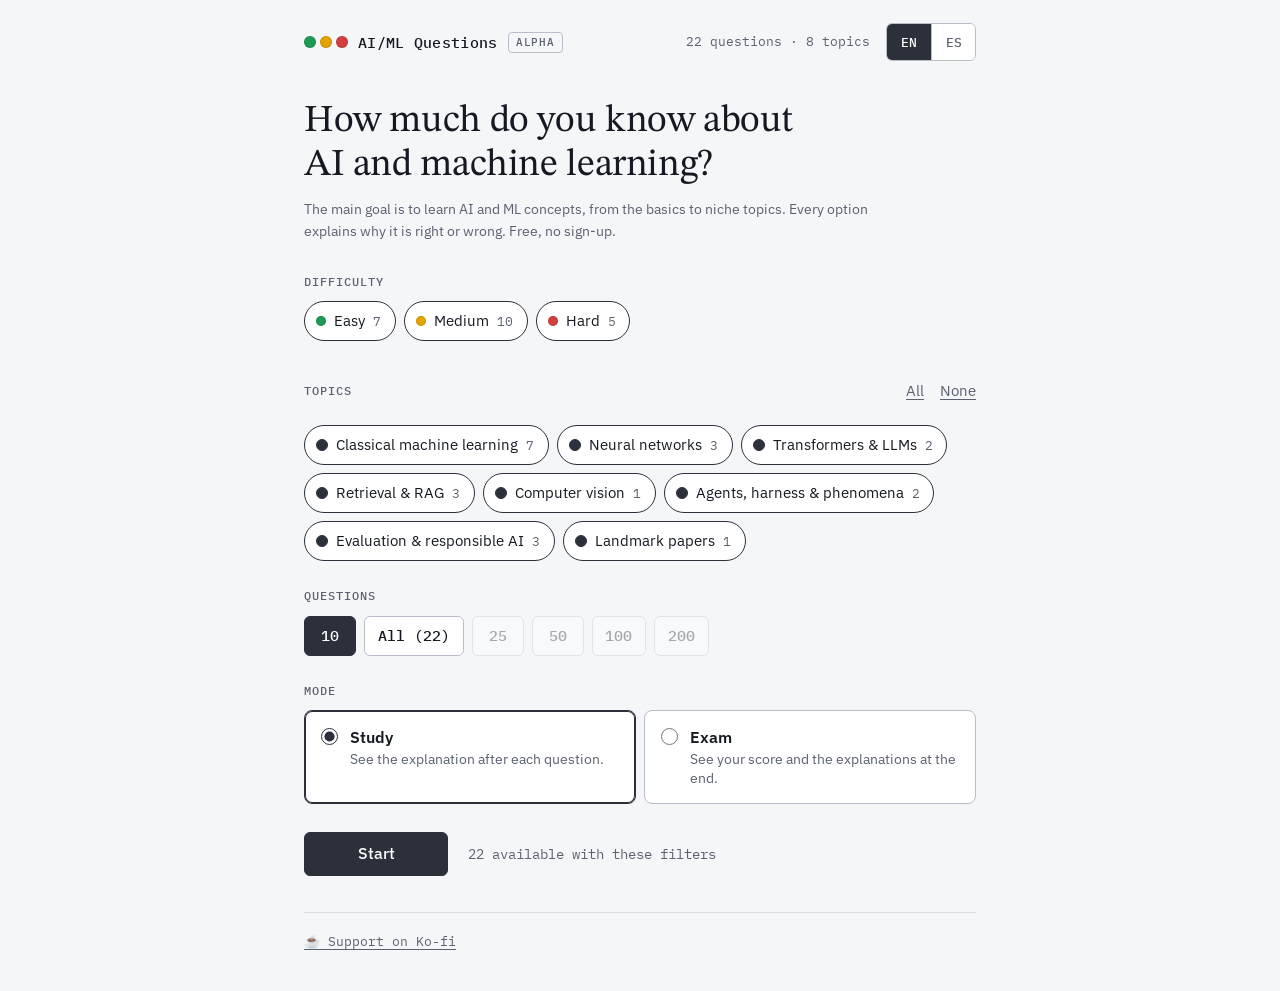
==== site/index.html @ 3a34fe10 "Move the site address to ai-ml-questions.strangemachines.workers.dev The Cloudflare account subdomai" ====
<!doctype html>
<html lang="en">
<head>
<meta charset="utf-8">
<meta name="viewport" content="width=device-width, initial-scale=1, viewport-fit=cover">
<title>AI/ML Questions</title>
<meta name="description" content="Learn AI and machine learning concepts with questions from the basics to niche topics. Every option explains why it is right or wrong. Free, no sign-up.">

<!-- Card for sharing. LinkedIn needs absolute URLs: if the domain changes, update og:url, og:image and CONFIG.siteUrl in app.js. -->
<meta property="og:type" content="website">
<meta property="og:site_name" content="AI/ML Questions">
<meta property="og:url" content="https://ai-ml-questions.strangemachines.workers.dev/">
<meta property="og:title" content="How much do you know about AI and machine learning?">
<meta property="og:description" content="Easy, medium and hard questions, with an explanation for every option. Free, no sign-up.">
<meta property="og:image" content="https://ai-ml-questions.strangemachines.workers.dev/og-image.png">
<meta property="og:image:width" content="1200">
<meta property="og:image:height" content="627">
<meta property="og:image:alt" content="Three dots, green, yellow and red, next to the question: How much do you know about AI and machine learning?">
<meta property="og:locale" content="en_US">
<meta property="og:locale:alternate" content="es_ES">
<meta name="twitter:card" content="summary_large_image">

<link rel="manifest" href="manifest.webmanifest">
<link rel="icon" href="icons/icon.svg" type="image/svg+xml">
<link rel="apple-touch-icon" href="icons/apple-touch-icon.png">
<meta name="theme-color" content="#F5F6F8" media="(prefers-color-scheme: light)">
<meta name="theme-color" content="#0F1116" media="(prefers-color-scheme: dark)">
<link rel="stylesheet" href="fonts.css">
<link rel="stylesheet" href="styles.css">
<script src="app.js" defer></script>
</head>
<body>
<div class="wrap">
  <header class="masthead">
    <div class="brand-row">
      <a class="brand" href="./" id="brand">
        <span class="mark" aria-hidden="true"><span class="dot easy"></span><span class="dot medium"></span><span class="dot hard"></span></span>
        <span data-i18n="siteName">AI/ML Questions</span>
      </a>
      <span class="badge" data-i18n="alpha">alpha</span>
    </div>
    <div class="masthead-side">
      <span class="bank-size" id="bank-size"></span>
      <div class="lang" role="group" aria-label="Language" data-i18n-aria="language">
        <button type="button" data-lang="en" aria-pressed="true" lang="en">EN</button>
        <button type="button" data-lang="es" aria-pressed="false" lang="es">ES</button>
      </div>
    </div>
  </header>

  <main id="app">
    <p class="status" id="status" data-i18n="loading">Loading questions…</p>

    <section class="screen" id="screen-setup" aria-labelledby="setup-title" hidden>
      <div class="intro">
        <h1 id="setup-title" data-i18n="headline">How much do you know about AI and machine learning?</h1>
        <p data-i18n="purpose">The main goal is to learn AI and ML concepts, from the basics to niche topics. Every option explains why it is right or wrong. Free, no sign-up.</p>      </div>

      <div class="resume" id="resume" hidden>
        <p id="resume-text"></p>
        <div class="actions">
          <button type="button" class="btn primary" id="resume-go" data-i18n="continue">Continue</button>
          <button type="button" class="btn" id="resume-drop" data-i18n="discard">Discard</button>
        </div>
      </div>

      <form class="setup" id="setup" novalidate>
        <section class="field" aria-labelledby="f-levels">
          <h2 class="label" id="f-levels" data-i18n="difficulty">Difficulty</h2>
          <div class="chips" id="levels"></div>
        </section>

        <section class="field" aria-labelledby="f-topics">
          <div class="field-head">
            <h2 class="label" id="f-topics" data-i18n="topics">Topics</h2>
            <div class="field-actions">
              <button type="button" class="linkish" id="topics-all" data-i18n="all">All</button>
              <button type="button" class="linkish" id="topics-none" data-i18n="none">None</button>
            </div>
          </div>
          <div class="chips" id="topics"></div>
        </section>

        <section class="field" aria-labelledby="f-count">
          <h2 class="label" id="f-count" data-i18n="count">Questions</h2>
          <div class="counts" id="counts"></div>
        </section>

        <section class="field" aria-labelledby="f-mode">
          <h2 class="label" id="f-mode" data-i18n="mode">Mode</h2>
          <div class="modes">
            <label class="mode" for="mode-study">
              <input type="radio" name="mode" value="study" id="mode-study">
              <span><b data-i18n="study">Study</b><small data-i18n="studyHint">See the explanation after each question.</small></span>
            </label>
            <label class="mode" for="mode-exam">
              <input type="radio" name="mode" value="exam" id="mode-exam">
              <span><b data-i18n="exam">Exam</b><small data-i18n="examHint">See your score and the explanations at the end.</small></span>
            </label>
          </div>
        </section>

        <div class="start-row">
          <button type="submit" class="btn primary" id="start" data-i18n="start">Start</button>
          <span class="available" id="available"></span>
        </div>
      </form>
    </section>

    <section class="screen" id="screen-quiz" aria-label="Quiz" hidden>
      <div class="quiz-head">
        <div class="quiz-top">
          <button type="button" class="linkish" id="quit" data-i18n="quit">Quit</button>
          <span class="progress-label" id="progress-label"></span>
        </div>
        <div class="progress" aria-hidden="true"><span id="progress-bar"></span></div>
      </div>
      <article class="question" id="question"></article>
      <div class="quiz-actions">
        <span class="keys" aria-hidden="true" data-i18n="keys">Shortcuts: 1–4 to choose, Enter to continue</span>
        <button type="button" class="btn primary" id="next" disabled>Next</button>
      </div>
    </section>

    <section class="screen" id="screen-results" aria-labelledby="results-title" hidden>
      <div class="results" id="results"></div>
    </section>
  </main>

  <footer class="foot">
    <a id="kofi-foot" href="https://ko-fi.com/strangemachines" target="_blank" rel="noopener" data-i18n="kofiFoot">☕ Support on Ko-fi</a>
  </footer>
</div>

<p class="visually-hidden" id="announcer" aria-live="polite"></p>
<div class="toast" id="toast" role="status" hidden></div>
</body>
</html>
---- site/fonts.css ----
/* Fuentes incluidas en el sitio para que funcione sin conexión. Licencia: SIL Open Font License 1.1 (ver OFL-*.txt). */

@font-face {
  font-family: 'STIX Two Text';
  font-style: normal;
  font-weight: 400;
  font-display: swap;
  src: url(fonts/stix-two-text-latin-400-normal.woff2) format('woff2');
  unicode-range: U+0000-00FF,U+0131,U+0152-0153,U+02BB-02BC,U+02C6,U+02DA,U+02DC,U+0304,U+0308,U+0329,U+2000-206F,U+20AC,U+2122,U+2191,U+2193,U+2212,U+2215,U+FEFF,U+FFFD;
}
@font-face {
  font-family: 'STIX Two Text';
  font-style: normal;
  font-weight: 400;
  font-display: swap;
  src: url(fonts/stix-two-text-greek-400-normal.woff2) format('woff2');
  unicode-range: U+0370-0377,U+037A-037F,U+0384-038A,U+038C,U+038E-03A1,U+03A3-03FF;
}
@font-face {
  font-family: 'STIX Two Text';
  font-style: italic;
  font-weight: 400;
  font-display: swap;
  src: url(fonts/stix-two-text-latin-400-italic.woff2) format('woff2');
  unicode-range: U+0000-00FF,U+0131,U+0152-0153,U+02BB-02BC,U+02C6,U+02DA,U+02DC,U+0304,U+0308,U+0329,U+2000-206F,U+20AC,U+2122,U+2191,U+2193,U+2212,U+2215,U+FEFF,U+FFFD;
}
@font-face {
  font-family: 'STIX Two Text';
  font-style: italic;
  font-weight: 400;
  font-display: swap;
  src: url(fonts/stix-two-text-greek-400-italic.woff2) format('woff2');
  unicode-range: U+0370-0377,U+037A-037F,U+0384-038A,U+038C,U+038E-03A1,U+03A3-03FF;
}
@font-face {
  font-family: 'STIX Two Text';
  font-style: normal;
  font-weight: 600;
  font-display: swap;
  src: url(fonts/stix-two-text-latin-600-normal.woff2) format('woff2');
  unicode-range: U+0000-00FF,U+0131,U+0152-0153,U+02BB-02BC,U+02C6,U+02DA,U+02DC,U+0304,U+0308,U+0329,U+2000-206F,U+20AC,U+2122,U+2191,U+2193,U+2212,U+2215,U+FEFF,U+FFFD;
}
@font-face {
  font-family: 'STIX Two Text';
  font-style: normal;
  font-weight: 600;
  font-display: swap;
  src: url(fonts/stix-two-text-greek-600-normal.woff2) format('woff2');
  unicode-range: U+0370-0377,U+037A-037F,U+0384-038A,U+038C,U+038E-03A1,U+03A3-03FF;
}
@font-face {
  font-family: 'IBM Plex Sans';
  font-style: normal;
  font-weight: 400;
  font-display: swap;
  src: url(fonts/ibm-plex-sans-latin-400-normal.woff2) format('woff2');
  unicode-range: U+0000-00FF,U+0131,U+0152-0153,U+02BB-02BC,U+02C6,U+02DA,U+02DC,U+0304,U+0308,U+0329,U+2000-206F,U+20AC,U+2122,U+2191,U+2193,U+2212,U+2215,U+FEFF,U+FFFD;
}
@font-face {
  font-family: 'IBM Plex Sans';
  font-style: normal;
  font-weight: 400;
  font-display: swap;
  src: url(fonts/ibm-plex-sans-greek-400-normal.woff2) format('woff2');
  unicode-range: U+0370-0377,U+037A-037F,U+0384-038A,U+038C,U+038E-03A1,U+03A3-03FF;
}
@font-face {
  font-family: 'IBM Plex Sans';
  font-style: normal;
  font-weight: 500;
  font-display: swap;
  src: url(fonts/ibm-plex-sans-latin-500-normal.woff2) format('woff2');
  unicode-range: U+0000-00FF,U+0131,U+0152-0153,U+02BB-02BC,U+02C6,U+02DA,U+02DC,U+0304,U+0308,U+0329,U+2000-206F,U+20AC,U+2122,U+2191,U+2193,U+2212,U+2215,U+FEFF,U+FFFD;
}
@font-face {
  font-family: 'IBM Plex Sans';
  font-style: normal;
  font-weight: 500;
  font-display: swap;
  src: url(fonts/ibm-plex-sans-greek-500-normal.woff2) format('woff2');
  unicode-range: U+0370-0377,U+037A-037F,U+0384-038A,U+038C,U+038E-03A1,U+03A3-03FF;
}
@font-face {
  font-family: 'IBM Plex Sans';
  font-style: normal;
  font-weight: 600;
  font-display: swap;
  src: url(fonts/ibm-plex-sans-latin-600-normal.woff2) format('woff2');
  unicode-range: U+0000-00FF,U+0131,U+0152-0153,U+02BB-02BC,U+02C6,U+02DA,U+02DC,U+0304,U+0308,U+0329,U+2000-206F,U+20AC,U+2122,U+2191,U+2193,U+2212,U+2215,U+FEFF,U+FFFD;
}
@font-face {
  font-family: 'IBM Plex Sans';
  font-style: normal;
  font-weight: 600;
  font-display: swap;
  src: url(fonts/ibm-plex-sans-greek-600-normal.woff2) format('woff2');
  unicode-range: U+0370-0377,U+037A-037F,U+0384-038A,U+038C,U+038E-03A1,U+03A3-03FF;
}
@font-face {
  font-family: 'IBM Plex Mono';
  font-style: normal;
  font-weight: 400;
  font-display: swap;
  src: url(fonts/ibm-plex-mono-latin-400-normal.woff2) format('woff2');
  unicode-range: U+0000-00FF,U+0131,U+0152-0153,U+02BB-02BC,U+02C6,U+02DA,U+02DC,U+0304,U+0308,U+0329,U+2000-206F,U+20AC,U+2122,U+2191,U+2193,U+2212,U+2215,U+FEFF,U+FFFD;
}
@font-face {
  font-family: 'IBM Plex Mono';
  font-style: normal;
  font-weight: 500;
  font-display: swap;
  src: url(fonts/ibm-plex-mono-latin-500-normal.woff2) format('woff2');
  unicode-range: U+0000-00FF,U+0131,U+0152-0153,U+02BB-02BC,U+02C6,U+02DA,U+02DC,U+0304,U+0308,U+0329,U+2000-206F,U+20AC,U+2122,U+2191,U+2193,U+2212,U+2215,U+FEFF,U+FFFD;
}
---- site/styles.css ----
/* Una hoja de respuestas en una sola columna: enunciados en la serif de las revistas científicas,
   alternativas como burbujas que se rellenan con grafito y tres pelotitas para la dificultad. */
:root {
  /* Color */
  --paper: #F5F6F8;
  --sheet: #FFFFFF;
  --ink: #151922;
  --muted: #5A6170;
  --rule: #DADDE3;
  --rule-strong: #B7BECA;
  --graphite: #2B303B;
  --on-graphite: #FFFFFF;
  --easy: #1E9A55;
  --medium: #E2A400;
  --hard: #D33F3F;
  --dot-ring: rgb(21 25 34 / 0.14);
  --ok: #1E9A55;
  --ok-ink: #157A41;
  --ok-tint: #E6F4EC;
  --bad: #CC3B3B;
  --bad-ink: #B32F2F;
  --bad-tint: #FBEAEA;
  --lift: 0 1px 2px rgb(21 25 34 / 0.06);
  --toast-shadow: 0 8px 28px rgb(21 25 34 / 0.22);

  /* Tipografía: serif para el material de la pregunta, sans para la interfaz, mono para datos */
  --font-serif: "STIX Two Text", "STIX Two", Georgia, "Times New Roman", serif;
  --font-sans: "IBM Plex Sans", system-ui, -apple-system, "Segoe UI", Roboto, sans-serif;
  --font-mono: "IBM Plex Mono", ui-monospace, "SF Mono", Menlo, Consolas, monospace;
  --step--1: 0.8125rem;
  --step-0: 1rem;
  --step-1: 1.125rem;
  --step-2: 1.375rem;
  --step-3: clamp(1.75rem, 1.35rem + 1.8vw, 2.375rem);
  --step-4: clamp(3rem, 2.3rem + 3.2vw, 4.25rem);

  --radius: 8px;
  color-scheme: light;
  padding-top: env(safe-area-inset-top, 0px);
  padding-bottom: env(safe-area-inset-bottom, 0px);
}

@media (prefers-color-scheme: dark) {
  :root:not([data-theme="light"]) {
    --paper: #0F1116;
    --sheet: #171A21;
    --ink: #E7E9EE;
    --muted: #9AA2B1;
    --rule: #2A2F3A;
    --rule-strong: #424A59;
    --graphite: #E7E9EE;
    --on-graphite: #0F1116;
    --easy: #3BC27A;
    --medium: #F2C232;
    --hard: #F06666;
    --dot-ring: rgb(0 0 0 / 0.35);
    --ok: #3BC27A;
    --ok-ink: #6BD99D;
    --ok-tint: #11281B;
    --bad: #F06666;
    --bad-ink: #FF9090;
    --bad-tint: #2D1518;
    --lift: none;
    --toast-shadow: 0 8px 28px rgb(0 0 0 / 0.5);
    color-scheme: dark;
  }
}

:root[data-theme="dark"] {
  --paper: #0F1116;
  --sheet: #171A21;
  --ink: #E7E9EE;
  --muted: #9AA2B1;
  --rule: #2A2F3A;
  --rule-strong: #424A59;
  --graphite: #E7E9EE;
  --on-graphite: #0F1116;
  --easy: #3BC27A;
  --medium: #F2C232;
  --hard: #F06666;
  --dot-ring: rgb(0 0 0 / 0.35);
  --ok: #3BC27A;
  --ok-ink: #6BD99D;
  --ok-tint: #11281B;
  --bad: #F06666;
  --bad-ink: #FF9090;
  --bad-tint: #2D1518;
  --lift: none;
  --toast-shadow: 0 8px 28px rgb(0 0 0 / 0.5);
  color-scheme: dark;
}

*, *::before, *::after { box-sizing: border-box; }
[hidden] { display: none !important; }
html { -webkit-text-size-adjust: 100%; }

body {
  margin: 0;
  background: var(--paper);
  color: var(--ink);
  font: 400 var(--step-0)/1.55 var(--font-sans);
  -webkit-font-smoothing: antialiased;
}

img { max-width: 100%; }
a { color: var(--ink); text-underline-offset: 3px; }
button, input, textarea { font: inherit; color: inherit; }
:focus-visible { outline: 2px solid var(--ink); outline-offset: 2px; }
[tabindex="-1"]:focus { outline: none; }
code { font-family: var(--font-mono); font-size: 0.9em; }

.visually-hidden {
  position: absolute;
  width: 1px;
  height: 1px;
  margin: -1px;
  padding: 0;
  overflow: hidden;
  clip: rect(0 0 0 0);
  white-space: nowrap;
  border: 0;
}

/* Página */
.wrap {
  max-width: 44rem;
  margin-inline: auto;
  padding-left: max(16px, env(safe-area-inset-left, 0px));
  padding-right: max(16px, env(safe-area-inset-right, 0px));
  padding-block: 20px 40px;
  display: flex;
  flex-direction: column;
  gap: 2.25rem;
}

main { flex: 1; min-width: 0; }
.screen { display: grid; gap: 2rem; min-width: 0; }
.status { margin: 0; color: var(--muted); }

.masthead {
  display: flex;
  flex-wrap: wrap;
  align-items: center;
  justify-content: space-between;
  gap: 0.5rem 1rem;
}

.brand {
  display: inline-flex;
  align-items: center;
  gap: 0.625rem;
  min-height: 44px;
  text-decoration: none;
  font: 500 0.9375rem/1 var(--font-mono);
  letter-spacing: 0.02em;
}

.mark { display: inline-flex; gap: 4px; }
.brand-row { display: flex; align-items: center; gap: 0.625rem; }
.badge {
  padding: 0.25rem 0.45rem;
  border: 1px solid var(--rule-strong);
  border-radius: 4px;
  color: var(--muted);
  font: 500 0.6875rem/1 var(--font-mono);
  letter-spacing: 0.08em;
  text-transform: uppercase;
}
.masthead-side { display: flex; flex-wrap: wrap; align-items: center; gap: 0.5rem 1rem; }
.bank-size { font: 400 var(--step--1)/1.2 var(--font-mono); color: var(--muted); }

/* Selector de idioma */
.lang { display: inline-flex; border: 1px solid var(--rule-strong); border-radius: 6px; overflow: hidden; }
.lang button {
  min-width: 2.75rem;
  min-height: 36px;
  padding: 0 0.6rem;
  border: 0;
  background: var(--sheet);
  color: var(--muted);
  font: 500 0.8125rem/1 var(--font-mono);
  cursor: pointer;
}
.lang button + button { border-left: 1px solid var(--rule-strong); }
.lang button:hover { color: var(--ink); }
.lang button[aria-pressed="true"] { background: var(--graphite); color: var(--on-graphite); }

/* Pelotitas de dificultad */
.dot {
  display: inline-block;
  flex: none;
  width: 0.625rem;
  height: 0.625rem;
  border-radius: 50%;
  box-shadow: inset 0 0 0 1px var(--dot-ring);
}
.mark .dot { width: 0.75rem; height: 0.75rem; }
.dot.easy { background: var(--easy); }
.dot.medium { background: var(--medium); }
.dot.hard { background: var(--hard); }

/* Textos de apoyo */
.label {
  margin: 0;
  font: 500 0.75rem/1.2 var(--font-mono);
  letter-spacing: 0.08em;
  text-transform: uppercase;
  color: var(--muted);
}

.hint { margin: 0; font-size: 0.875rem; color: var(--muted); }

/* Botones */
.btn {
  display: inline-flex;
  align-items: center;
  justify-content: center;
  gap: 0.5rem;
  min-height: 44px;
  padding: 0.625rem 1.125rem;
  border: 1px solid var(--rule-strong);
  border-radius: 6px;
  background: var(--sheet);
  color: var(--ink);
  font: 500 var(--step-0)/1.2 var(--font-sans);
  text-decoration: none;
  cursor: pointer;
}
.btn:hover { border-color: var(--ink); }
.btn.primary { background: var(--graphite); border-color: var(--graphite); color: var(--on-graphite); }
.btn.primary:hover { background: color-mix(in srgb, var(--graphite) 86%, var(--paper)); }
.btn:disabled { opacity: 0.45; cursor: not-allowed; }

.linkish {
  min-height: 44px;
  padding: 0;
  border: 0;
  background: none;
  color: var(--muted);
  font: 400 0.9375rem/1.2 var(--font-sans);
  text-decoration: underline;
  text-underline-offset: 3px;
  cursor: pointer;
}
.linkish:hover { color: var(--ink); }

.actions { display: flex; flex-wrap: wrap; gap: 0.625rem; }

/* Inicio */
.intro { display: grid; gap: 0.75rem; }
.intro h1 {
  margin: 0;
  font: 400 var(--step-3)/1.15 var(--font-serif);
  letter-spacing: -0.01em;
  text-wrap: balance;
  /* Ancho tope para que el titular corte en dos líneas en inglés y en español. */
  max-width: 15em;
}
/* El texto del objetivo va en letra chica, debajo del titular. */
.intro p { margin: 0; max-width: 36rem; font-size: 0.875rem; color: var(--muted); }

.resume {
  display: flex;
  flex-wrap: wrap;
  align-items: center;
  gap: 0.75rem 1rem;
  padding: 0.875rem 1rem;
  border: 1px solid var(--rule-strong);
  border-radius: var(--radius);
  background: var(--sheet);
}
.resume p { margin: 0; flex: 1 1 16rem; }

.setup { display: grid; gap: 1.75rem; }
.field { display: grid; gap: 0.75rem; min-width: 0; }
.field-head { display: flex; align-items: center; justify-content: space-between; gap: 1rem; }
.field-head .label { line-height: 44px; }
.field-actions { display: flex; gap: 1rem; }

.chips { display: flex; flex-wrap: wrap; gap: 0.5rem; }
.chip {
  display: inline-flex;
  align-items: center;
  gap: 0.5rem;
  min-height: 40px;
  padding: 0.4rem 0.85rem 0.4rem 0.7rem;
  border: 1px solid var(--rule);
  border-radius: 999px;
  background: var(--sheet);
  color: var(--muted);
  font: 400 0.9375rem/1.2 var(--font-sans);
  text-align: left;
  cursor: pointer;
}
.chip:hover { border-color: var(--rule-strong); color: var(--ink); }
.chip .count {
  font: 400 var(--step--1)/1 var(--font-mono);
  font-variant-numeric: tabular-nums;
  color: var(--muted);
}
.chip[aria-pressed="true"] { border-color: var(--graphite); color: var(--ink); }
.chip[aria-pressed="false"] .dot { opacity: 0.3; }

/* Burbuja de hoja de respuestas: vacía si el área está fuera, rellena si está dentro */
.tick {
  flex: none;
  width: 0.75rem;
  height: 0.75rem;
  border: 1.5px solid var(--rule-strong);
  border-radius: 50%;
}
.chip[aria-pressed="true"] .tick { background: var(--graphite); border-color: var(--graphite); }

.counts { display: flex; flex-wrap: wrap; gap: 0.5rem; }
.count-opt {
  min-width: 3.25rem;
  min-height: 40px;
  padding: 0.4rem 0.8rem;
  border: 1px solid var(--rule-strong);
  border-radius: 6px;
  background: var(--sheet);
  font: 500 0.9375rem/1 var(--font-mono);
  font-variant-numeric: tabular-nums;
  cursor: pointer;
}
.count-opt:hover:not(:disabled) { border-color: var(--ink); }
.count-opt[aria-pressed="true"] { background: var(--graphite); border-color: var(--graphite); color: var(--on-graphite); }
.count-opt:disabled { opacity: 0.35; cursor: not-allowed; }

.modes { display: grid; grid-template-columns: repeat(auto-fit, minmax(14rem, 1fr)); gap: 0.5rem; }
.mode {
  display: flex;
  align-items: flex-start;
  gap: 0.75rem;
  padding: 0.875rem 1rem;
  border: 1px solid var(--rule-strong);
  border-radius: var(--radius);
  background: var(--sheet);
  cursor: pointer;
}
.mode:has(input:checked) { border-color: var(--graphite); box-shadow: inset 0 0 0 1px var(--graphite); }
.mode input { flex: none; width: 1.05rem; height: 1.05rem; margin: 0.2rem 0 0; accent-color: var(--graphite); }
.mode b { display: block; font-weight: 600; }
.mode small { display: block; font-size: 0.875rem; line-height: 1.4; color: var(--muted); }

.start-row { display: flex; flex-wrap: wrap; align-items: center; gap: 0.75rem 1.25rem; }
.start-row .btn { min-width: 9rem; }
.available { font: 400 0.875rem/1.3 var(--font-mono); color: var(--muted); }

/* Pregunta */
.quiz-head { display: grid; gap: 0.25rem; }
.quiz-top { display: flex; align-items: center; justify-content: space-between; gap: 1rem; }
.progress-label {
  font: 500 0.875rem/1 var(--font-mono);
  font-variant-numeric: tabular-nums;
  color: var(--muted);
}
.progress { height: 3px; border-radius: 2px; background: var(--rule); overflow: hidden; }
.progress span { display: block; width: 0; height: 100%; background: var(--graphite); transition: width 200ms ease; }

.question { display: grid; gap: 1.25rem; min-width: 0; }
.q-meta {
  display: flex;
  flex-wrap: wrap;
  align-items: center;
  gap: 0.25rem 0.625rem;
  font-size: 0.875rem;
  line-height: 1.35;
  color: var(--muted);
}
.level-tag { display: inline-flex; align-items: center; gap: 0.4rem; font-weight: 600; color: var(--ink); }
.q-topic { min-width: 0; }

.q-prompt {
  margin: 0;
  font: 400 var(--step-2)/1.38 var(--font-serif);
  text-wrap: pretty;
}
.q-prompt:focus { outline: none; }
.q-code {
  margin: 0;
  padding: 0.875rem 1rem;
  overflow-x: auto;
  border: 1px solid var(--rule);
  border-radius: var(--radius);
  background: var(--sheet);
  font: 400 0.875rem/1.5 var(--font-mono);
}

.options { display: grid; gap: 0.625rem; margin: 0; padding: 0; list-style: none; }
.option {
  display: grid;
  grid-template-columns: 2rem minmax(0, 1fr);
  align-items: start;
  gap: 0.875rem;
  width: 100%;
  padding: 0.875rem 1rem;
  border: 1px solid var(--rule);
  border-radius: var(--radius);
  background: var(--sheet);
  box-shadow: var(--lift);
  color: var(--ink);
  font: 400 var(--step-1)/1.45 var(--font-serif);
  text-align: left;
  cursor: pointer;
}
.option:hover:not(:disabled) { border-color: var(--rule-strong); }
.option:disabled { cursor: default; }
.option-text { min-width: 0; overflow-wrap: break-word; }

.bubble {
  display: grid;
  place-items: center;
  width: 2rem;
  height: 2rem;
  margin-top: -0.1rem;
  border: 1.5px solid var(--rule-strong);
  border-radius: 50%;
  color: var(--muted);
  font: 500 0.875rem/1 var(--font-mono);
  transition: background-color 120ms ease, border-color 120ms ease, color 120ms ease;
}
.option[aria-pressed="true"] { border-color: var(--graphite); }
.option[aria-pressed="true"] .bubble { background: var(--graphite); border-color: var(--graphite); color: var(--on-graphite); }
.option.is-correct { border-color: var(--ok); background: var(--ok-tint); }
.option.is-correct .bubble { background: var(--ok); border-color: var(--ok); color: var(--on-graphite); }
.option.is-wrong { border-color: var(--bad); background: var(--bad-tint); }
.option.is-wrong .bubble { background: var(--bad); border-color: var(--bad); color: var(--on-graphite); }

.rationale {
  margin: 0.4rem 0 0.25rem;
  padding-inline: calc(1rem + 2rem + 0.875rem + 1px) 1rem;
  font-size: 0.9375rem;
  line-height: 1.5;
  color: var(--muted);
}

.feedback { display: grid; gap: 1rem; padding-top: 1.25rem; border-top: 1px solid var(--rule); }
.feedback .block { display: grid; gap: 0.4rem; }
.feedback p { margin: 0; }
.verdict { font: 600 var(--step-1)/1.3 var(--font-sans); }
.verdict.ok { color: var(--ok-ink); }
.verdict.bad { color: var(--bad-ink); }

.sources { display: grid; gap: 0.4rem; margin: 0; padding: 0; list-style: none; font-size: 0.9375rem; }
.sources .kind {
  margin-right: 0.5rem;
  font: 500 0.6875rem/1 var(--font-mono);
  letter-spacing: 0.06em;
  text-transform: uppercase;
  color: var(--muted);
}

.q-foot {
  display: flex;
  flex-wrap: wrap;
  align-items: center;
  gap: 0.375rem 1rem;
  font: 400 var(--step--1)/1.4 var(--font-mono);
  color: var(--muted);
}
.q-foot a { color: var(--muted); }

.quiz-actions { display: flex; flex-wrap: wrap; align-items: center; gap: 0.75rem 1rem; }
.quiz-actions .btn { margin-left: auto; min-width: 9rem; }
.keys { display: none; font: 400 var(--step--1)/1.3 var(--font-mono); color: var(--muted); }
@media (hover: hover) and (pointer: fine) { .keys { display: inline; } }
@media (max-width: 30rem) { .quiz-actions .btn { width: 100%; } }

/* Resultado */
.results { display: grid; gap: 2.25rem; }
.score { margin: 0.5rem 0 0; font: 600 var(--step-4)/1 var(--font-serif); font-variant-numeric: lining-nums tabular-nums; }
.score small { margin-left: 0.35rem; font: 400 var(--step-2)/1 var(--font-serif); color: var(--muted); }
.score-sub { margin: 0.625rem 0 0; font: 400 0.9375rem/1.3 var(--font-mono); color: var(--muted); }

.panel { display: grid; gap: 0.875rem; min-width: 0; }
.bars { display: grid; gap: 0.625rem; }
.bar-row {
  display: grid;
  grid-template-columns: minmax(6rem, 15rem) minmax(0, 1fr) 3.5rem;
  align-items: center;
  gap: 0.75rem;
  font-size: 0.9375rem;
}
.bar-row .name { display: inline-flex; align-items: center; gap: 0.5rem; min-width: 0; overflow-wrap: anywhere; }
.bar { height: 6px; border-radius: 3px; background: var(--rule); overflow: hidden; }
.bar span { display: block; height: 100%; background: var(--graphite); }
.bar.topic span { background: var(--muted); }
.bar.easy span { background: var(--easy); }
.bar.medium span { background: var(--medium); }
.bar.hard span { background: var(--hard); }
.bar-row .val { font: 500 0.875rem/1 var(--font-mono); font-variant-numeric: tabular-nums; text-align: right; }

@media (max-width: 30rem) {
  .bar-row { grid-template-columns: minmax(0, 1fr) 3.5rem; row-gap: 0.4rem; }
  .bar-row .bar { grid-column: 1 / -1; grid-row: 2; }
}

.topics summary {
  display: flex;
  align-items: center;
  gap: 0.75rem;
  min-height: 44px;
  list-style: none;
  cursor: pointer;
}
.topics summary::-webkit-details-marker { display: none; }
.topics summary::after {
  content: "+";
  margin-left: auto;
  font: 500 1.125rem/1 var(--font-mono);
  color: var(--muted);
}
.topics[open] summary::after { content: "−"; }
.topics .bars { margin-top: 0.5rem; }

.share textarea {
  width: 100%;
  min-height: 8.5rem;
  padding: 0.875rem 1rem;
  border: 1px solid var(--rule-strong);
  border-radius: var(--radius);
  background: var(--sheet);
  font: 400 0.9375rem/1.55 var(--font-sans);
  resize: vertical;
}

.card-preview {
  display: grid;
  max-width: 28rem;
  border: 1px solid var(--rule);
  border-radius: var(--radius);
  background: var(--sheet);
  overflow: hidden;
}
.card-preview img { display: block; width: 100%; height: auto; aspect-ratio: 1200 / 627; background: var(--paper); }
.card-preview div { display: grid; gap: 0.25rem; padding: 0.75rem 1rem; border-top: 1px solid var(--rule); }
.card-preview .domain { font: 400 0.75rem/1.2 var(--font-mono); color: var(--muted); }
.card-preview .title { font: 600 0.9375rem/1.3 var(--font-sans); }

.support {
  display: flex;
  flex-wrap: wrap;
  align-items: center;
  justify-content: space-between;
  gap: 0.75rem 1rem;
  padding: 1rem 1.125rem;
  border: 1px solid var(--rule);
  border-radius: var(--radius);
  background: var(--sheet);
}
.support p { margin: 0; flex: 1 1 16rem; }

.review { gap: 0.5rem; }
.review .label { margin-bottom: 0.375rem; }
.review details { border: 1px solid var(--rule); border-radius: var(--radius); background: var(--sheet); }
.review summary {
  display: grid;
  grid-template-columns: 1.5rem minmax(0, 1fr);
  align-items: start;
  gap: 0.75rem;
  padding: 0.75rem 1rem;
  font: 400 var(--step-0)/1.45 var(--font-serif);
  list-style: none;
  cursor: pointer;
}
.review summary::-webkit-details-marker { display: none; }
.mini {
  display: grid;
  place-items: center;
  width: 1.5rem;
  height: 1.5rem;
  border-radius: 50%;
  color: var(--on-graphite);
  font: 600 0.75rem/1 var(--font-sans);
}
.mini.ok { background: var(--ok); }
.mini.bad { background: var(--bad); }
.review .body {
  display: grid;
  gap: 0.5rem;
  padding: 0 1rem 1rem calc(1rem + 1.5rem + 0.75rem);
  font-size: 0.9375rem;
}
.review .body p { margin: 0; }

/* Pie y avisos */
.foot {
  display: flex;
  flex-wrap: wrap;
  gap: 0.5rem 1.25rem;
  padding-top: 1.25rem;
  border-top: 1px solid var(--rule);
  font: 400 var(--step--1)/1.4 var(--font-mono);
  color: var(--muted);
}
.foot a { color: var(--muted); }

.toast {
  position: fixed;
  left: 50%;
  bottom: calc(16px + env(safe-area-inset-bottom, 0px));
  z-index: 20;
  max-width: calc(100% - 32px);
  padding: 0.75rem 1rem;
  border-radius: 6px;
  background: var(--graphite);
  color: var(--on-graphite);
  box-shadow: var(--toast-shadow);
  font: 500 0.9375rem/1.35 var(--font-sans);
  transform: translateX(-50%);
}

@media (prefers-reduced-motion: reduce) {
  *, *::before, *::after { transition: none !important; animation: none !important; }
}
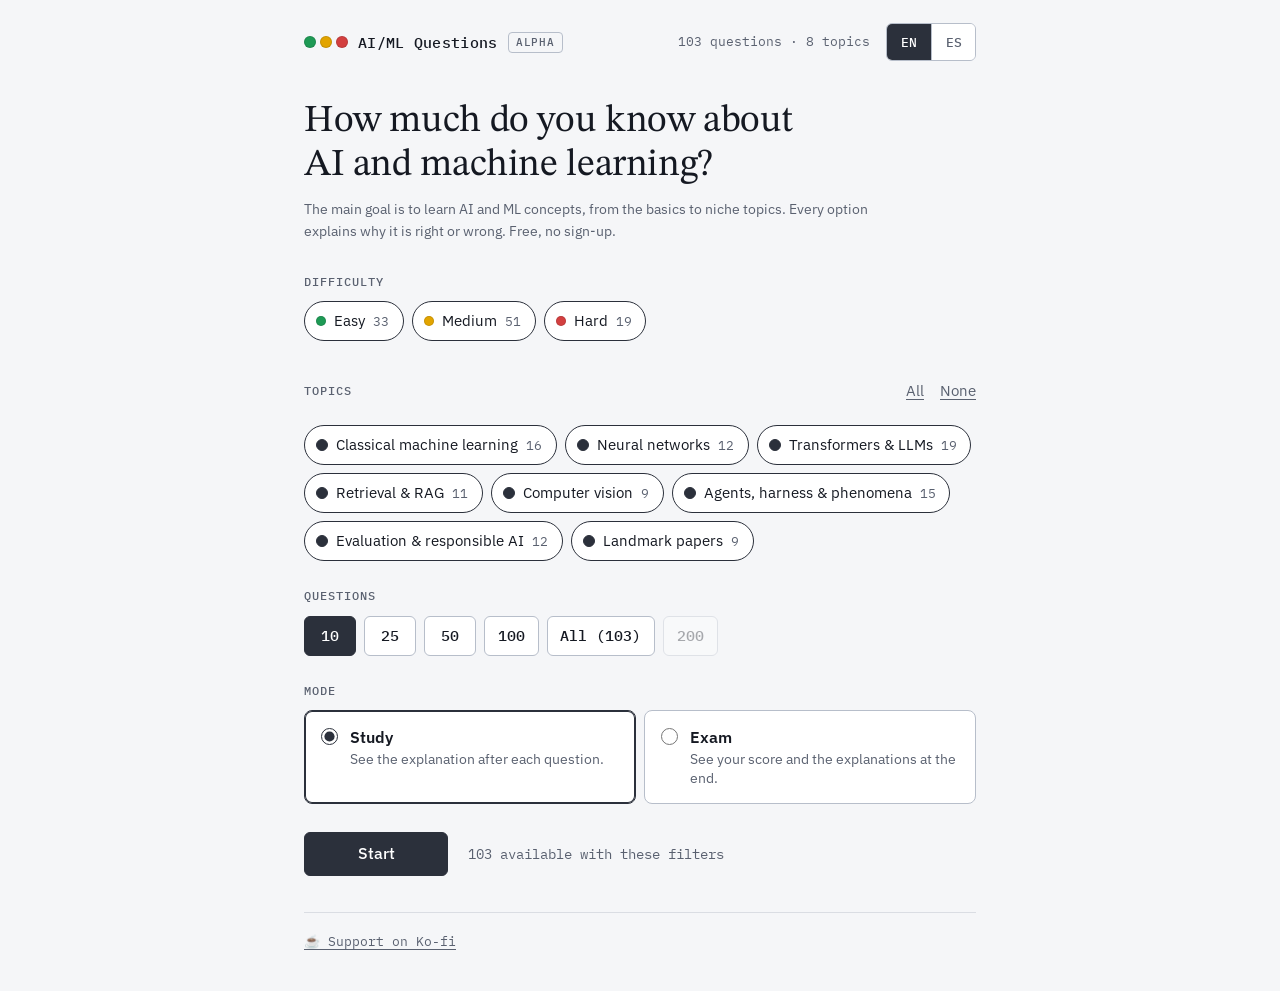
==== commit 74b58fe2: "Count visits with Cloudflare Web Analytics Adds the Web Analytics beacon at the end of index.html. I" ====
--- a/site/index.html
+++ b/site/index.html
@@ -134,5 +134,9 @@
 
 <p class="visually-hidden" id="announcer" aria-live="polite"></p>
 <div class="toast" id="toast" role="status" hidden></div>
+
+<!-- Cloudflare Web Analytics: cuenta visitas sin cookies. El token es del sitio ai-ml-questions.strangemachines.workers.dev. -->
+<script type="module" src="https://static.cloudflareinsights.com/beacon.min.js" data-cf-beacon='{"token": "72b2cdb5abad48aa85da87e16b69a832"}'></script>
+<!-- End Cloudflare Web Analytics -->
 </body>
 </html>
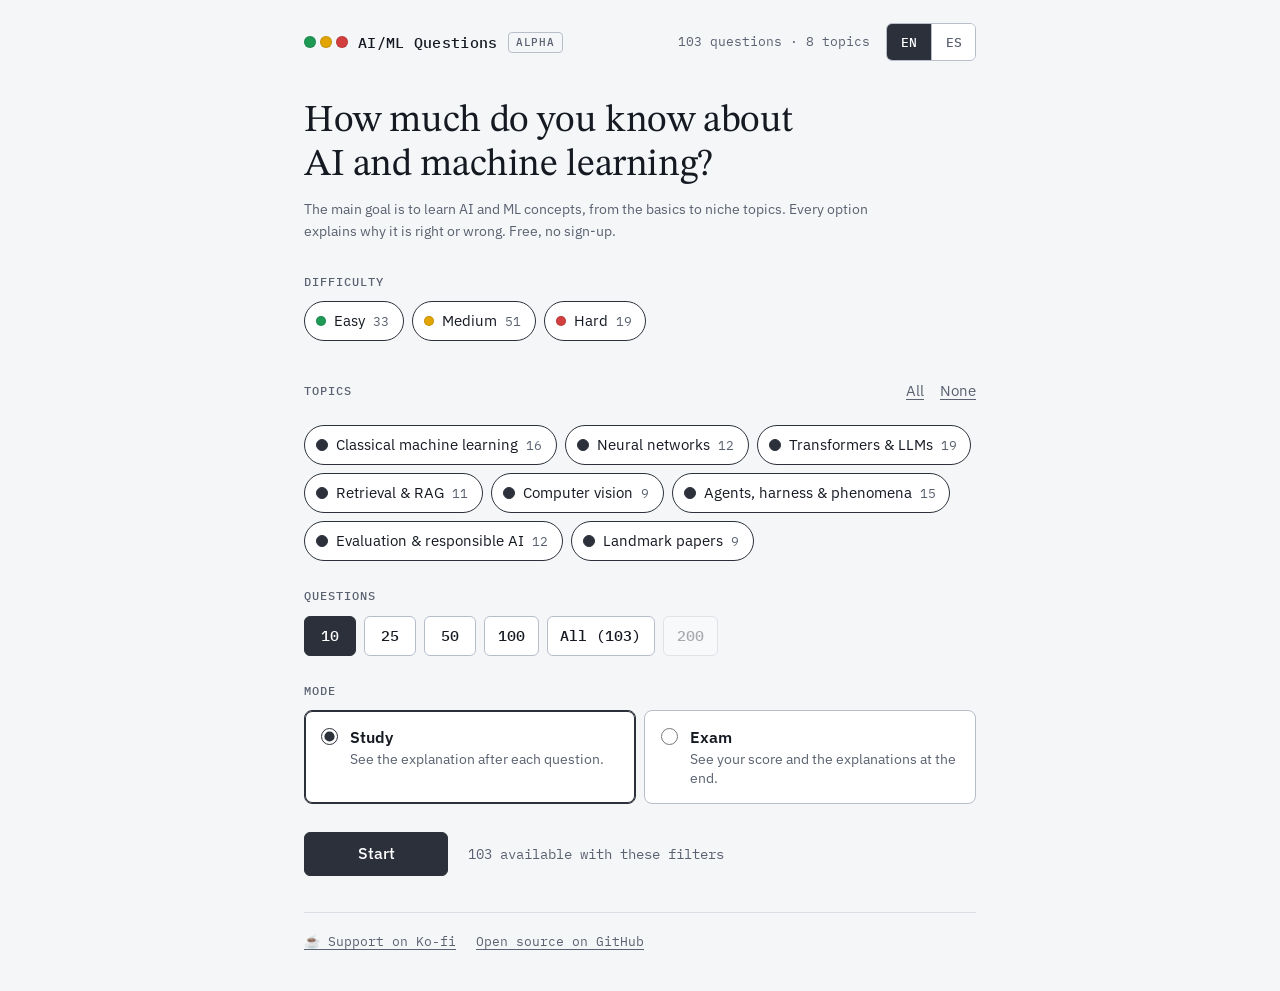
==== commit ebca7e65: "Order quizzes from easiest to hardest and link the repository In the first answers recorded, 11 of 2" ====
--- a/site/index.html
+++ b/site/index.html
@@ -129,13 +129,14 @@
 
   <footer class="foot">
     <a id="kofi-foot" href="https://ko-fi.com/strangemachines" target="_blank" rel="noopener" data-i18n="kofiFoot">☕ Support on Ko-fi</a>
+    <a id="github-foot" href="https://github.com/CristobalSantana/ai-ml-questions" target="_blank" rel="noopener" data-i18n="githubFoot">Open source on GitHub</a>
   </footer>
 </div>
 
 <p class="visually-hidden" id="announcer" aria-live="polite"></p>
 <div class="toast" id="toast" role="status" hidden></div>
 
-<!-- Cloudflare Web Analytics: cuenta visitas sin cookies. El token es del sitio ai-ml-questions.strangemachines.workers.dev. -->
+<!-- Cloudflare Web Analytics: counts visits without cookies. The token belongs to the site ai-ml-questions.strangemachines.workers.dev. -->
 <script type="module" src="https://static.cloudflareinsights.com/beacon.min.js" data-cf-beacon='{"token": "72b2cdb5abad48aa85da87e16b69a832"}'></script>
 <!-- End Cloudflare Web Analytics -->
 </body>
--- a/site/fonts.css
+++ b/site/fonts.css
@@ -1,4 +1,4 @@
-/* Fuentes incluidas en el sitio para que funcione sin conexión. Licencia: SIL Open Font License 1.1 (ver OFL-*.txt). */
+/* Fonts bundled with the site so it works offline. License: SIL Open Font License 1.1 (see OFL-*.txt). */
 
 @font-face {
   font-family: 'STIX Two Text';
--- a/site/styles.css
+++ b/site/styles.css
@@ -1,5 +1,5 @@
-/* Una hoja de respuestas en una sola columna: enunciados en la serif de las revistas científicas,
-   alternativas como burbujas que se rellenan con grafito y tres pelotitas para la dificultad. */
+/* An answer sheet in a single column: stems in the serif of scientific journals,
+   options as bubbles filled in with graphite, and three dots for difficulty. */
 :root {
   /* Color */
   --paper: #F5F6F8;
@@ -23,7 +23,7 @@
   --lift: 0 1px 2px rgb(21 25 34 / 0.06);
   --toast-shadow: 0 8px 28px rgb(21 25 34 / 0.22);
 
-  /* Tipografía: serif para el material de la pregunta, sans para la interfaz, mono para datos */
+  /* Type: serif for the question material, sans for the interface, mono for data */
   --font-serif: "STIX Two Text", "STIX Two", Georgia, "Times New Roman", serif;
   --font-sans: "IBM Plex Sans", system-ui, -apple-system, "Segoe UI", Roboto, sans-serif;
   --font-mono: "IBM Plex Mono", ui-monospace, "SF Mono", Menlo, Consolas, monospace;
@@ -121,7 +121,7 @@
   border: 0;
 }
 
-/* Página */
+/* Page */
 .wrap {
   max-width: 44rem;
   margin-inline: auto;
@@ -169,7 +169,7 @@
 .masthead-side { display: flex; flex-wrap: wrap; align-items: center; gap: 0.5rem 1rem; }
 .bank-size { font: 400 var(--step--1)/1.2 var(--font-mono); color: var(--muted); }
 
-/* Selector de idioma */
+/* Language switch */
 .lang { display: inline-flex; border: 1px solid var(--rule-strong); border-radius: 6px; overflow: hidden; }
 .lang button {
   min-width: 2.75rem;
@@ -185,7 +185,7 @@
 .lang button:hover { color: var(--ink); }
 .lang button[aria-pressed="true"] { background: var(--graphite); color: var(--on-graphite); }
 
-/* Pelotitas de dificultad */
+/* Difficulty dots */
 .dot {
   display: inline-block;
   flex: none;
@@ -199,7 +199,7 @@
 .dot.medium { background: var(--medium); }
 .dot.hard { background: var(--hard); }
 
-/* Textos de apoyo */
+/* Supporting text */
 .label {
   margin: 0;
   font: 500 0.75rem/1.2 var(--font-mono);
@@ -210,7 +210,7 @@
 
 .hint { margin: 0; font-size: 0.875rem; color: var(--muted); }
 
-/* Botones */
+/* Buttons */
 .btn {
   display: inline-flex;
   align-items: center;
@@ -246,17 +246,17 @@
 
 .actions { display: flex; flex-wrap: wrap; gap: 0.625rem; }
 
-/* Inicio */
+/* Home */
 .intro { display: grid; gap: 0.75rem; }
 .intro h1 {
   margin: 0;
   font: 400 var(--step-3)/1.15 var(--font-serif);
   letter-spacing: -0.01em;
   text-wrap: balance;
-  /* Ancho tope para que el titular corte en dos líneas en inglés y en español. */
+  /* Maximum width so the headline breaks into two lines in English and in Spanish. */
   max-width: 15em;
 }
-/* El texto del objetivo va en letra chica, debajo del titular. */
+/* The goal text goes in small type, under the headline. */
 .intro p { margin: 0; max-width: 36rem; font-size: 0.875rem; color: var(--muted); }
 
 .resume {
@@ -301,7 +301,7 @@
 .chip[aria-pressed="true"] { border-color: var(--graphite); color: var(--ink); }
 .chip[aria-pressed="false"] .dot { opacity: 0.3; }
 
-/* Burbuja de hoja de respuestas: vacía si el área está fuera, rellena si está dentro */
+/* Answer-sheet bubble: empty if the area is out, filled if it is in */
 .tick {
   flex: none;
   width: 0.75rem;
@@ -347,7 +347,7 @@
 .start-row .btn { min-width: 9rem; }
 .available { font: 400 0.875rem/1.3 var(--font-mono); color: var(--muted); }
 
-/* Pregunta */
+/* Question */
 .quiz-head { display: grid; gap: 0.25rem; }
 .quiz-top { display: flex; align-items: center; justify-content: space-between; gap: 1rem; }
 .progress-label {
@@ -467,7 +467,7 @@
 @media (hover: hover) and (pointer: fine) { .keys { display: inline; } }
 @media (max-width: 30rem) { .quiz-actions .btn { width: 100%; } }
 
-/* Resultado */
+/* Results */
 .results { display: grid; gap: 2.25rem; }
 .score { margin: 0.5rem 0 0; font: 600 var(--step-4)/1 var(--font-serif); font-variant-numeric: lining-nums tabular-nums; }
 .score small { margin-left: 0.35rem; font: 400 var(--step-2)/1 var(--font-serif); color: var(--muted); }
@@ -584,7 +584,7 @@
 }
 .review .body p { margin: 0; }
 
-/* Pie y avisos */
+/* Footer and notices */
 .foot {
   display: flex;
   flex-wrap: wrap;
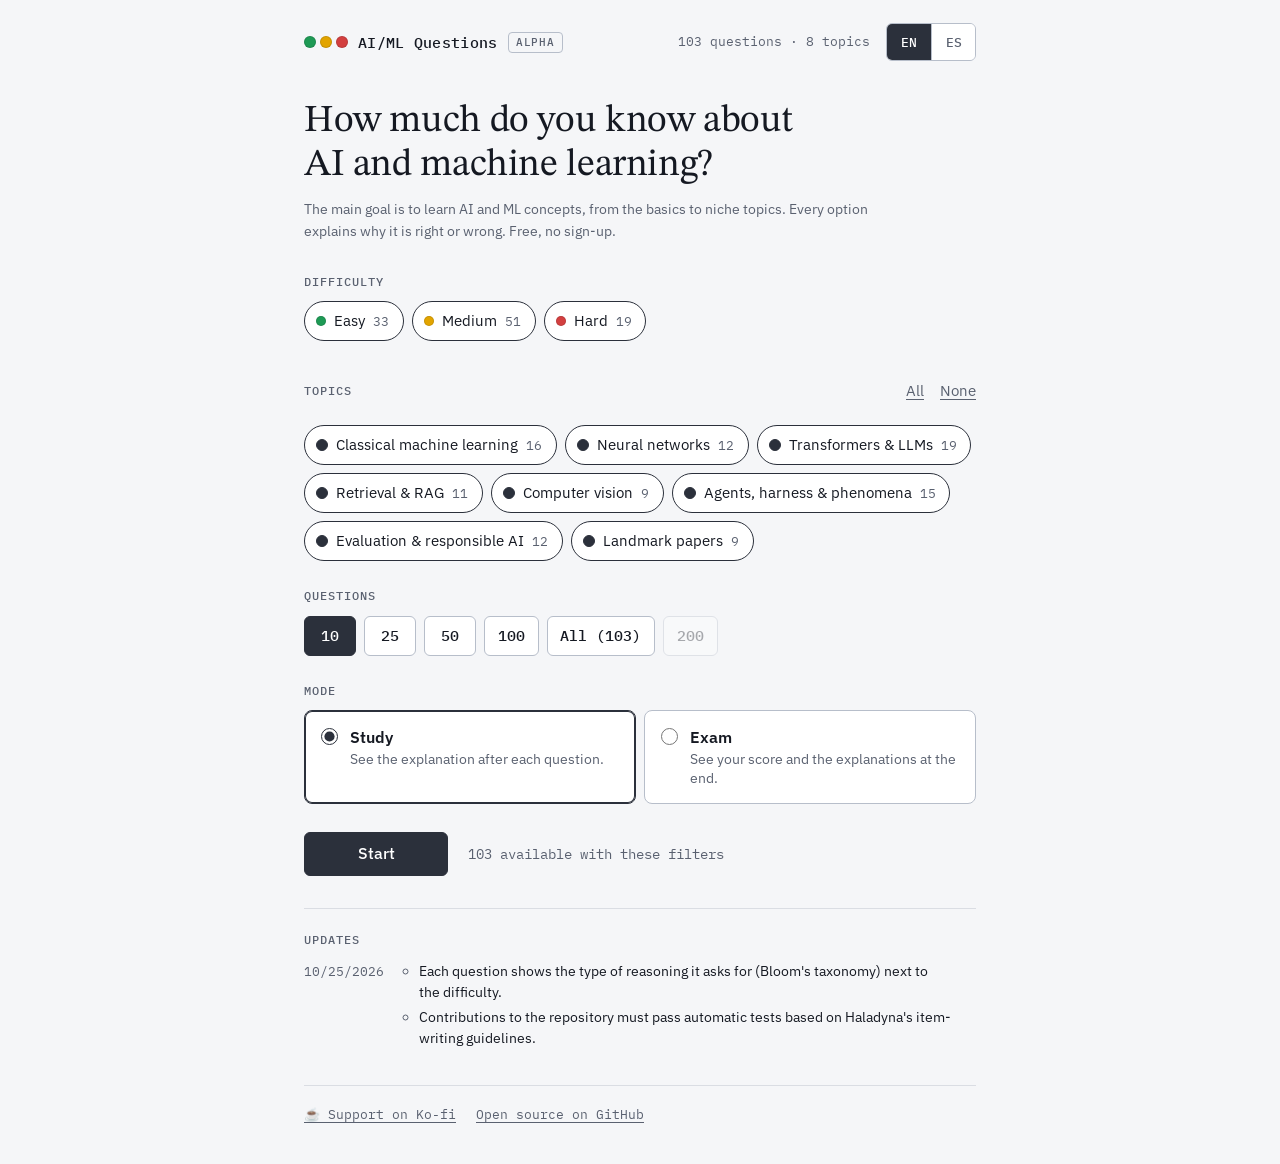
==== commit 0b2374d4: "List the latest updates on the home screen updates.json holds one short sentence per change, in Engl" ====
--- a/site/index.html
+++ b/site/index.html
@@ -25,6 +25,13 @@
 <link rel="apple-touch-icon" href="icons/apple-touch-icon.png">
 <meta name="theme-color" content="#F5F6F8" media="(prefers-color-scheme: light)">
 <meta name="theme-color" content="#0F1116" media="(prefers-color-scheme: dark)">
+<!-- The fonts of the first screen, requested at once so the text does not switch fonts, and move, after it appears. -->
+<link rel="preload" href="fonts/ibm-plex-sans-latin-400-normal.woff2" as="font" type="font/woff2" crossorigin>
+<link rel="preload" href="fonts/ibm-plex-sans-latin-500-normal.woff2" as="font" type="font/woff2" crossorigin>
+<link rel="preload" href="fonts/ibm-plex-sans-latin-600-normal.woff2" as="font" type="font/woff2" crossorigin>
+<link rel="preload" href="fonts/ibm-plex-mono-latin-400-normal.woff2" as="font" type="font/woff2" crossorigin>
+<link rel="preload" href="fonts/ibm-plex-mono-latin-500-normal.woff2" as="font" type="font/woff2" crossorigin>
+<link rel="preload" href="fonts/stix-two-text-latin-400-normal.woff2" as="font" type="font/woff2" crossorigin>
 <link rel="stylesheet" href="fonts.css">
 <link rel="stylesheet" href="styles.css">
 <script src="app.js" defer></script>
@@ -40,7 +47,7 @@
       <span class="badge" data-i18n="alpha">alpha</span>
     </div>
     <div class="masthead-side">
-      <span class="bank-size" id="bank-size"></span>
+      <span class="bank-size" id="bank-size" data-total="103" data-topics="8">103 questions · 8 topics</span>
       <div class="lang" role="group" aria-label="Language" data-i18n-aria="language">
         <button type="button" data-lang="en" aria-pressed="true" lang="en">EN</button>
         <button type="button" data-lang="es" aria-pressed="false" lang="es">ES</button>
@@ -105,6 +112,15 @@
           <span class="available" id="available"></span>
         </div>
       </form>
+
+      <section class="updates" id="updates" aria-labelledby="updates-title" hidden>
+        <h2 class="label" id="updates-title" data-i18n="updates">Updates</h2>
+        <ol class="updates-list" id="updates-list"></ol>
+        <details class="updates-older" id="updates-older" hidden>
+          <summary id="updates-older-label">Earlier updates</summary>
+          <ol class="updates-list" id="updates-older-list"></ol>
+        </details>
+      </section>
     </section>
 
     <section class="screen" id="screen-quiz" aria-label="Quiz" hidden>
--- a/site/fonts.css
+++ b/site/fonts.css
@@ -1,10 +1,12 @@
-/* Fonts bundled with the site so it works offline. License: SIL Open Font License 1.1 (see OFL-*.txt). */
+/* Fonts bundled with the site so it works offline. License: SIL Open Font License 1.1 (see OFL-*.txt).
+   font-display: optional never swaps a font after the text appears, so the page does not move; on a slow
+   first visit the system font stays until the next one. index.html preloads the first screen's fonts. */
 
 @font-face {
   font-family: 'STIX Two Text';
   font-style: normal;
   font-weight: 400;
-  font-display: swap;
+  font-display: optional;
   src: url(fonts/stix-two-text-latin-400-normal.woff2) format('woff2');
   unicode-range: U+0000-00FF,U+0131,U+0152-0153,U+02BB-02BC,U+02C6,U+02DA,U+02DC,U+0304,U+0308,U+0329,U+2000-206F,U+20AC,U+2122,U+2191,U+2193,U+2212,U+2215,U+FEFF,U+FFFD;
 }
@@ -12,7 +14,7 @@
   font-family: 'STIX Two Text';
   font-style: normal;
   font-weight: 400;
-  font-display: swap;
+  font-display: optional;
   src: url(fonts/stix-two-text-greek-400-normal.woff2) format('woff2');
   unicode-range: U+0370-0377,U+037A-037F,U+0384-038A,U+038C,U+038E-03A1,U+03A3-03FF;
 }
@@ -20,7 +22,7 @@
   font-family: 'STIX Two Text';
   font-style: italic;
   font-weight: 400;
-  font-display: swap;
+  font-display: optional;
   src: url(fonts/stix-two-text-latin-400-italic.woff2) format('woff2');
   unicode-range: U+0000-00FF,U+0131,U+0152-0153,U+02BB-02BC,U+02C6,U+02DA,U+02DC,U+0304,U+0308,U+0329,U+2000-206F,U+20AC,U+2122,U+2191,U+2193,U+2212,U+2215,U+FEFF,U+FFFD;
 }
@@ -28,7 +30,7 @@
   font-family: 'STIX Two Text';
   font-style: italic;
   font-weight: 400;
-  font-display: swap;
+  font-display: optional;
   src: url(fonts/stix-two-text-greek-400-italic.woff2) format('woff2');
   unicode-range: U+0370-0377,U+037A-037F,U+0384-038A,U+038C,U+038E-03A1,U+03A3-03FF;
 }
@@ -36,7 +38,7 @@
   font-family: 'STIX Two Text';
   font-style: normal;
   font-weight: 600;
-  font-display: swap;
+  font-display: optional;
   src: url(fonts/stix-two-text-latin-600-normal.woff2) format('woff2');
   unicode-range: U+0000-00FF,U+0131,U+0152-0153,U+02BB-02BC,U+02C6,U+02DA,U+02DC,U+0304,U+0308,U+0329,U+2000-206F,U+20AC,U+2122,U+2191,U+2193,U+2212,U+2215,U+FEFF,U+FFFD;
 }
@@ -44,7 +46,7 @@
   font-family: 'STIX Two Text';
   font-style: normal;
   font-weight: 600;
-  font-display: swap;
+  font-display: optional;
   src: url(fonts/stix-two-text-greek-600-normal.woff2) format('woff2');
   unicode-range: U+0370-0377,U+037A-037F,U+0384-038A,U+038C,U+038E-03A1,U+03A3-03FF;
 }
@@ -52,7 +54,7 @@
   font-family: 'IBM Plex Sans';
   font-style: normal;
   font-weight: 400;
-  font-display: swap;
+  font-display: optional;
   src: url(fonts/ibm-plex-sans-latin-400-normal.woff2) format('woff2');
   unicode-range: U+0000-00FF,U+0131,U+0152-0153,U+02BB-02BC,U+02C6,U+02DA,U+02DC,U+0304,U+0308,U+0329,U+2000-206F,U+20AC,U+2122,U+2191,U+2193,U+2212,U+2215,U+FEFF,U+FFFD;
 }
@@ -60,7 +62,7 @@
   font-family: 'IBM Plex Sans';
   font-style: normal;
   font-weight: 400;
-  font-display: swap;
+  font-display: optional;
   src: url(fonts/ibm-plex-sans-greek-400-normal.woff2) format('woff2');
   unicode-range: U+0370-0377,U+037A-037F,U+0384-038A,U+038C,U+038E-03A1,U+03A3-03FF;
 }
@@ -68,7 +70,7 @@
   font-family: 'IBM Plex Sans';
   font-style: normal;
   font-weight: 500;
-  font-display: swap;
+  font-display: optional;
   src: url(fonts/ibm-plex-sans-latin-500-normal.woff2) format('woff2');
   unicode-range: U+0000-00FF,U+0131,U+0152-0153,U+02BB-02BC,U+02C6,U+02DA,U+02DC,U+0304,U+0308,U+0329,U+2000-206F,U+20AC,U+2122,U+2191,U+2193,U+2212,U+2215,U+FEFF,U+FFFD;
 }
@@ -76,7 +78,7 @@
   font-family: 'IBM Plex Sans';
   font-style: normal;
   font-weight: 500;
-  font-display: swap;
+  font-display: optional;
   src: url(fonts/ibm-plex-sans-greek-500-normal.woff2) format('woff2');
   unicode-range: U+0370-0377,U+037A-037F,U+0384-038A,U+038C,U+038E-03A1,U+03A3-03FF;
 }
@@ -84,7 +86,7 @@
   font-family: 'IBM Plex Sans';
   font-style: normal;
   font-weight: 600;
-  font-display: swap;
+  font-display: optional;
   src: url(fonts/ibm-plex-sans-latin-600-normal.woff2) format('woff2');
   unicode-range: U+0000-00FF,U+0131,U+0152-0153,U+02BB-02BC,U+02C6,U+02DA,U+02DC,U+0304,U+0308,U+0329,U+2000-206F,U+20AC,U+2122,U+2191,U+2193,U+2212,U+2215,U+FEFF,U+FFFD;
 }
@@ -92,7 +94,7 @@
   font-family: 'IBM Plex Sans';
   font-style: normal;
   font-weight: 600;
-  font-display: swap;
+  font-display: optional;
   src: url(fonts/ibm-plex-sans-greek-600-normal.woff2) format('woff2');
   unicode-range: U+0370-0377,U+037A-037F,U+0384-038A,U+038C,U+038E-03A1,U+03A3-03FF;
 }
@@ -100,7 +102,7 @@
   font-family: 'IBM Plex Mono';
   font-style: normal;
   font-weight: 400;
-  font-display: swap;
+  font-display: optional;
   src: url(fonts/ibm-plex-mono-latin-400-normal.woff2) format('woff2');
   unicode-range: U+0000-00FF,U+0131,U+0152-0153,U+02BB-02BC,U+02C6,U+02DA,U+02DC,U+0304,U+0308,U+0329,U+2000-206F,U+20AC,U+2122,U+2191,U+2193,U+2212,U+2215,U+FEFF,U+FFFD;
 }
@@ -108,7 +110,7 @@
   font-family: 'IBM Plex Mono';
   font-style: normal;
   font-weight: 500;
-  font-display: swap;
+  font-display: optional;
   src: url(fonts/ibm-plex-mono-latin-500-normal.woff2) format('woff2');
   unicode-range: U+0000-00FF,U+0131,U+0152-0153,U+02BB-02BC,U+02C6,U+02DA,U+02DC,U+0304,U+0308,U+0329,U+2000-206F,U+20AC,U+2122,U+2191,U+2193,U+2212,U+2215,U+FEFF,U+FFFD;
 }
--- a/site/styles.css
+++ b/site/styles.css
@@ -135,7 +135,8 @@
 
 main { flex: 1; min-width: 0; }
 .screen { display: grid; gap: 2rem; min-width: 0; }
-.status { margin: 0; color: var(--muted); }
+/* While the questions load, the line fills the screen so the footer does not jump down when they arrive. */
+.status { margin: 0; color: var(--muted); min-height: 100vh; min-height: 100svh; }
 
 .masthead {
   display: flex;
@@ -347,6 +348,39 @@
 .start-row .btn { min-width: 9rem; }
 .available { font: 400 0.875rem/1.3 var(--font-mono); color: var(--muted); }
 
+/* Updates, under the start button: the date in the margin and one line per change */
+.updates { display: grid; gap: 0.875rem; padding-top: 1.5rem; border-top: 1px solid var(--rule); }
+.updates-list { display: grid; gap: 0.75rem; margin: 0; padding: 0; list-style: none; }
+.updates-list > li { display: grid; gap: 0.125rem 1.25rem; }
+@media (min-width: 34rem) {
+  .updates-list > li { grid-template-columns: max-content minmax(0, 1fr); align-items: baseline; }
+}
+.updates time {
+  font: 400 var(--step--1)/1.5 var(--font-mono);
+  font-variant-numeric: tabular-nums;
+  color: var(--muted);
+}
+.updates ul {
+  display: grid;
+  gap: 0.25rem;
+  margin: 0;
+  padding-left: 1.1em;
+  list-style-type: circle; /* empty bubbles, as on an answer sheet */
+  font-size: 0.875rem;
+  line-height: 1.5;
+  text-wrap: pretty;
+}
+.updates ul li::marker { color: var(--muted); }
+.updates-older summary {
+  width: fit-content;
+  padding-block: 0.375rem;
+  color: var(--muted);
+  font-size: 0.875rem;
+  cursor: pointer;
+}
+.updates-older summary:hover { color: var(--ink); }
+.updates-older[open] summary { margin-bottom: 0.5rem; }
+
 /* Question */
 .quiz-head { display: grid; gap: 0.25rem; }
 .quiz-top { display: flex; align-items: center; justify-content: space-between; gap: 1rem; }
@@ -369,6 +403,14 @@
   color: var(--muted);
 }
 .level-tag { display: inline-flex; align-items: center; gap: 0.4rem; font-weight: 600; color: var(--ink); }
+/* The type of reasoning (Bloom), outlined so it does not read as part of the difficulty. */
+.bloom-tag {
+  padding: 0.0625rem 0.5rem;
+  border: 1px solid var(--rule-strong);
+  border-radius: 999px;
+  color: var(--ink);
+  white-space: nowrap;
+}
 .q-topic { min-width: 0; }
 
 .q-prompt {
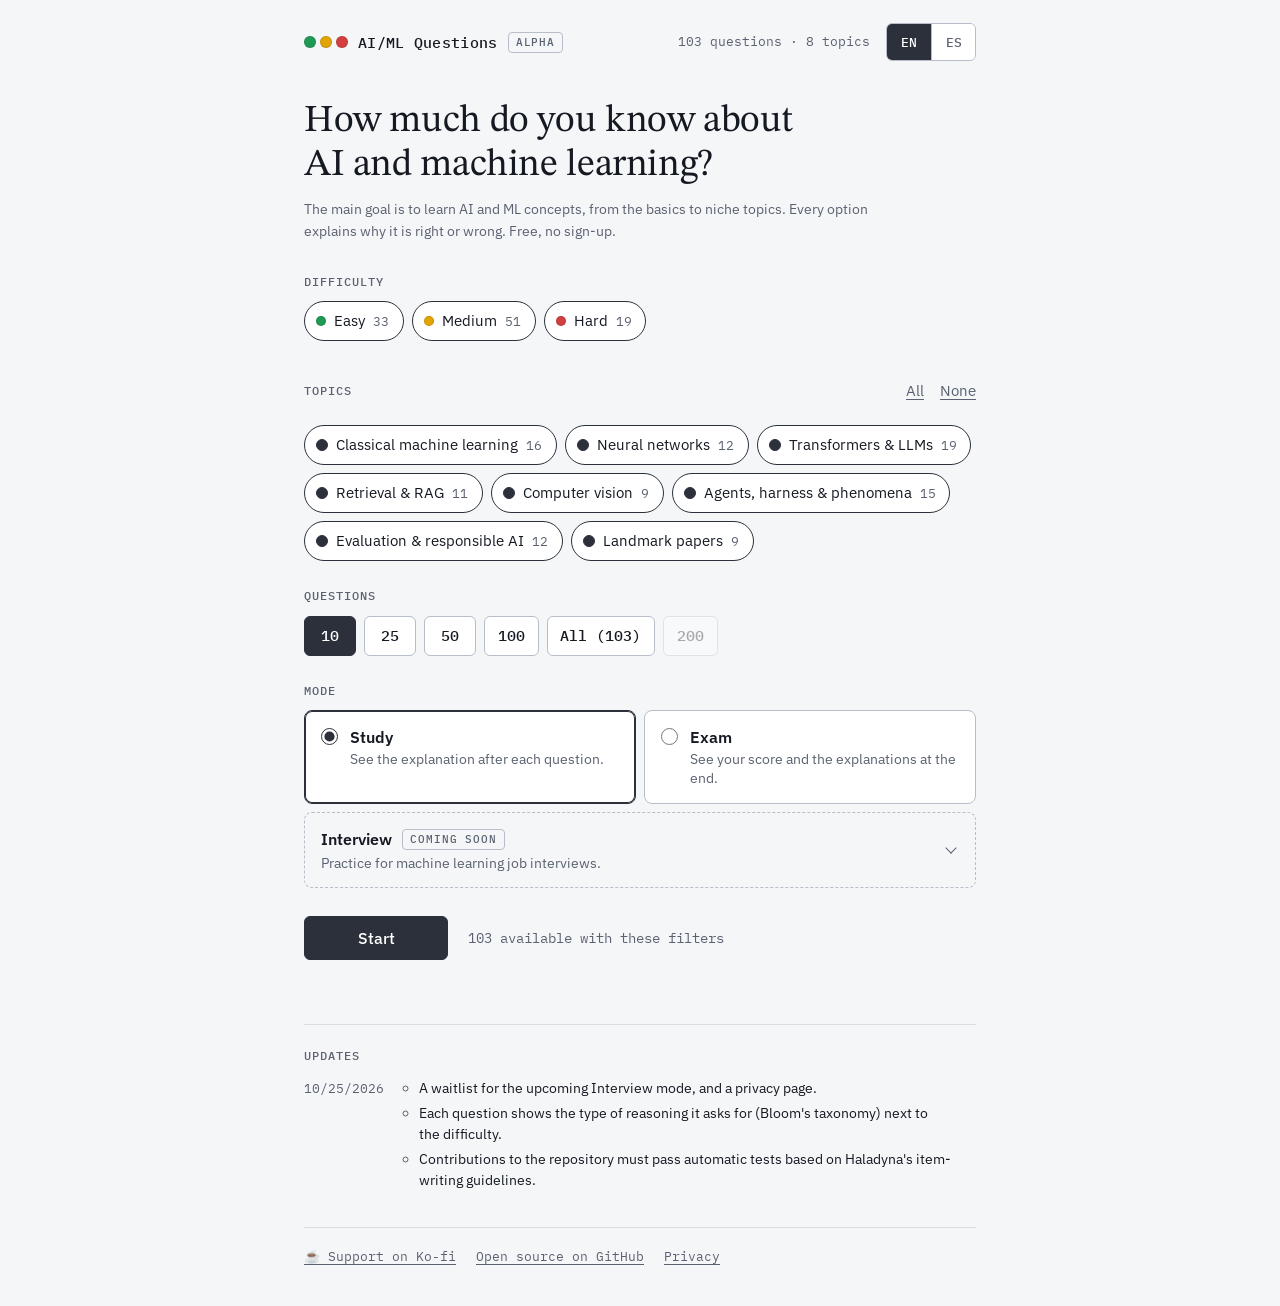
==== commit b3ded40e: "Add a waitlist for the Interview mode and a privacy page The home screen shows Interview as coming s" ====
--- a/site/index.html
+++ b/site/index.html
@@ -104,6 +104,16 @@
               <input type="radio" name="mode" value="exam" id="mode-exam">
               <span><b data-i18n="exam">Exam</b><small data-i18n="examHint">See your score and the explanations at the end.</small></span>
             </label>
+            <!-- Not a mode yet: it opens the waitlist (docs/waitlist.md). Its fields belong to the
+                 form #waitlist-home, outside this one, through their form attribute. -->
+            <div class="mode soon" id="interview">
+              <button type="button" class="soon-head" id="interview-toggle" aria-expanded="false" aria-controls="interview-panel">
+                <span class="soon-title"><b data-i18n="interview">Interview</b><span class="badge" data-i18n="soon">coming soon</span></span>
+                <small data-i18n="interviewHint">Practice for machine learning job interviews.</small>
+                <span class="soon-arrow" aria-hidden="true"></span>
+              </button>
+              <div class="soon-panel" id="interview-panel" hidden></div>
+            </div>
           </div>
         </section>
 
@@ -112,6 +122,7 @@
           <span class="available" id="available"></span>
         </div>
       </form>
+      <form id="waitlist-home" data-waitlist="home" novalidate></form>
 
       <section class="updates" id="updates" aria-labelledby="updates-title" hidden>
         <h2 class="label" id="updates-title" data-i18n="updates">Updates</h2>
@@ -146,6 +157,7 @@
   <footer class="foot">
     <a id="kofi-foot" href="https://ko-fi.com/strangemachines" target="_blank" rel="noopener" data-i18n="kofiFoot">☕ Support on Ko-fi</a>
     <a id="github-foot" href="https://github.com/CristobalSantana/ai-ml-questions" target="_blank" rel="noopener" data-i18n="githubFoot">Open source on GitHub</a>
+    <a id="privacy-foot" href="privacy#en" data-i18n="privacy">Privacy</a>
   </footer>
 </div>
 
--- a/site/styles.css
+++ b/site/styles.css
@@ -344,6 +344,73 @@
 .mode b { display: block; font-weight: 600; }
 .mode small { display: block; font-size: 0.875rem; line-height: 1.4; color: var(--muted); }
 
+/* Interview: not a mode yet, so a dashed outline across both columns; it opens the waitlist. */
+.mode.soon {
+  grid-column: 1 / -1;
+  display: block;
+  padding: 0;
+  border-style: dashed;
+  background: transparent;
+  cursor: auto;
+}
+.soon-head {
+  display: grid;
+  grid-template-columns: minmax(0, 1fr) auto;
+  align-items: center;
+  gap: 0.125rem 0.75rem;
+  width: 100%;
+  padding: 0.875rem 1rem;
+  border: 0;
+  border-radius: var(--radius);
+  background: none;
+  text-align: left;
+  cursor: pointer;
+}
+.soon-title { display: flex; flex-wrap: wrap; align-items: center; gap: 0.25rem 0.625rem; }
+.mode .soon-title b { display: inline; }
+.soon-head small { grid-column: 1; }
+.soon-arrow {
+  grid-column: 2;
+  grid-row: 1 / span 2;
+  width: 0.5rem;
+  height: 0.5rem;
+  margin: 0 0.25rem 0.25rem;
+  border-right: 1.5px solid var(--muted);
+  border-bottom: 1.5px solid var(--muted);
+  transform: rotate(45deg);
+}
+.soon-head[aria-expanded="true"] .soon-arrow { margin-top: 0.375rem; transform: rotate(-135deg); }
+.soon-head:hover .soon-arrow { border-color: var(--ink); }
+.soon-panel { display: grid; gap: 0.75rem; padding: 0 1rem 1rem; }
+.soon-panel p, .invite p { margin: 0; }
+.price { font: 500 0.875rem/1.4 var(--font-mono); }
+
+/* The waitlist fields, on the Interview card and on the results screen */
+.waitlist-row { display: flex; flex-wrap: wrap; gap: 0.5rem; }
+.waitlist-row input {
+  flex: 1 1 14rem;
+  min-width: 0;
+  min-height: 44px;
+  padding: 0.5rem 0.75rem;
+  border: 1px solid var(--rule-strong);
+  border-radius: 6px;
+  background: var(--sheet);
+  font: 400 var(--step-0)/1.2 var(--font-sans);
+}
+.waitlist-row input::placeholder { color: var(--muted); opacity: 0.8; }
+.waitlist-row input[aria-invalid="true"] { border-color: var(--bad); }
+.waitlist-row .btn { flex: 0 0 auto; }
+/* The field only bots fill in: off screen, out of the tab order and hidden from screen readers. */
+.hp { position: absolute; left: -10000px; width: 1px; height: 1px; overflow: hidden; }
+.waitlist-status { margin: 0; font-size: 0.875rem; color: var(--muted); }
+.waitlist-status:empty { display: none; }
+.waitlist-done { font-weight: 500; }
+.invite {
+  padding: 1rem 1.125rem;
+  border: 1px dashed var(--rule-strong);
+  border-radius: var(--radius);
+}
+
 .start-row { display: flex; flex-wrap: wrap; align-items: center; gap: 0.75rem 1.25rem; }
 .start-row .btn { min-width: 9rem; }
 .available { font: 400 0.875rem/1.3 var(--font-mono); color: var(--muted); }
@@ -625,6 +692,20 @@
   font-size: 0.9375rem;
 }
 .review .body p { margin: 0; }
+
+/* Privacy page: one article per language, chosen by the address (#en, #es); English by default */
+.legal article { display: none; }
+.legal article:target,
+.legal:not(:has(article:target)) #en { display: grid; gap: 1rem; }
+.legal .masthead { margin-bottom: 1.25rem; }
+.legal h1 { margin: 0; font: 400 var(--step-3)/1.15 var(--font-serif); letter-spacing: -0.01em; }
+.legal h2 { margin: 0.75rem 0 0; font: 600 var(--step-1)/1.3 var(--font-sans); }
+.legal p, .legal ul { margin: 0; max-width: 40rem; }
+.legal ul { display: grid; gap: 0.625rem; padding-left: 1.25rem; }
+.legal .updated { font: 400 var(--step--1)/1.4 var(--font-mono); color: var(--muted); }
+.legal .lang-link { font: 500 0.8125rem/1 var(--font-mono); color: var(--muted); }
+.legal .back { color: var(--muted); }
+.legal a { overflow-wrap: anywhere; }
 
 /* Footer and notices */
 .foot {
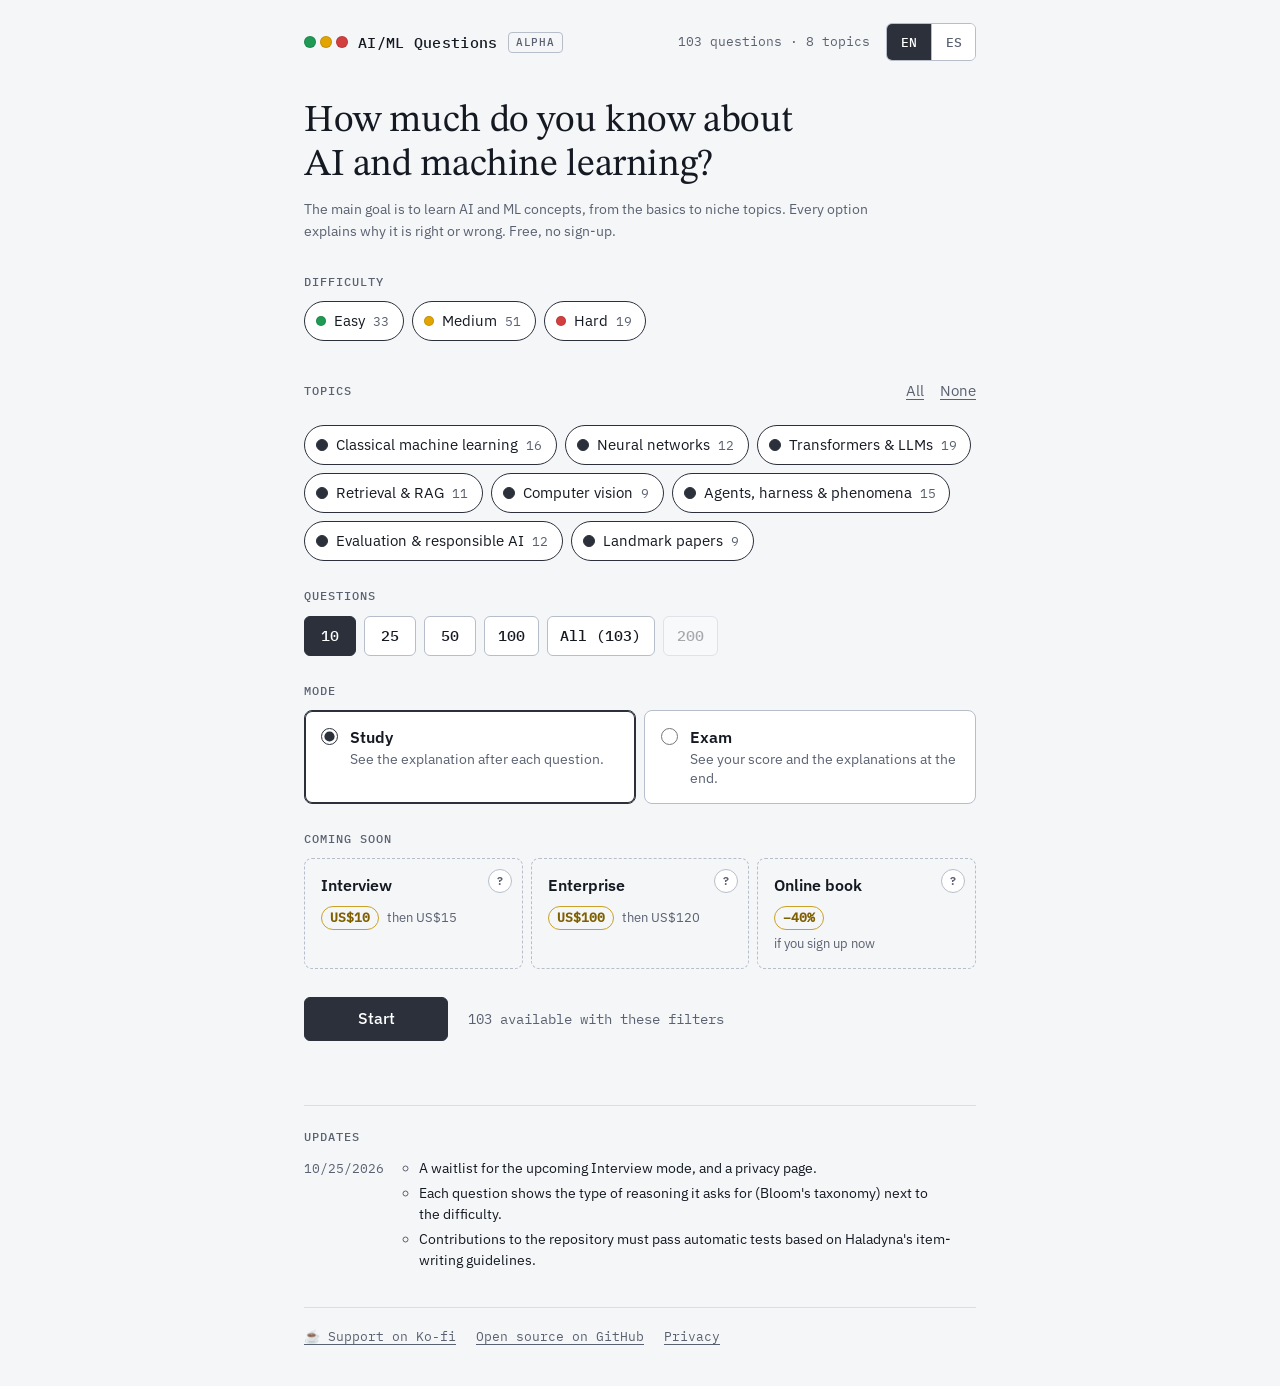
==== commit 30b3238d: "Add waitlists for Enterprise and an online book, next to Interview" ====
--- a/site/index.html
+++ b/site/index.html
@@ -104,17 +104,16 @@
               <input type="radio" name="mode" value="exam" id="mode-exam">
               <span><b data-i18n="exam">Exam</b><small data-i18n="examHint">See your score and the explanations at the end.</small></span>
             </label>
-            <!-- Not a mode yet: it opens the waitlist (docs/waitlist.md). Its fields belong to the
-                 form #waitlist-home, outside this one, through their form attribute. -->
-            <div class="mode soon" id="interview">
-              <button type="button" class="soon-head" id="interview-toggle" aria-expanded="false" aria-controls="interview-panel">
-                <span class="soon-title"><b data-i18n="interview">Interview</b><span class="badge" data-i18n="soon">coming soon</span></span>
-                <small data-i18n="interviewHint">Practice for machine learning job interviews.</small>
-                <span class="soon-arrow" aria-hidden="true"></span>
-              </button>
-              <div class="soon-panel" id="interview-panel" hidden></div>
-            </div>
           </div>
+        </section>
+
+        <!-- Not modes yet: each card opens the waitlist of a product that does not exist yet
+             (docs/waitlist.md); app.js writes them from CONFIG.products. The email fields belong
+             to the form #waitlist-home, outside this one, through their form attribute. -->
+        <section class="field" id="soon" aria-labelledby="f-soon" hidden>
+          <h2 class="label" id="f-soon" data-i18n="soonTitle">Coming soon</h2>
+          <div class="soon-row" id="soon-row"></div>
+          <div class="soon-panel" id="soon-panel" role="region" hidden></div>
         </section>
 
         <div class="start-row">
--- a/site/styles.css
+++ b/site/styles.css
@@ -10,6 +10,8 @@
   --rule-strong: #B7BECA;
   --graphite: #2B303B;
   --on-graphite: #FFFFFF;
+  --gold: #C9A227;
+  --gold-ink: #7F6000;
   --easy: #1E9A55;
   --medium: #E2A400;
   --hard: #D33F3F;
@@ -50,6 +52,8 @@
     --rule-strong: #424A59;
     --graphite: #E7E9EE;
     --on-graphite: #0F1116;
+    --gold: #D9B44A;
+    --gold-ink: #E8C766;
     --easy: #3BC27A;
     --medium: #F2C232;
     --hard: #F06666;
@@ -75,6 +79,8 @@
   --rule-strong: #424A59;
   --graphite: #E7E9EE;
   --on-graphite: #0F1116;
+  --gold: #D9B44A;
+  --gold-ink: #E8C766;
   --easy: #3BC27A;
   --medium: #F2C232;
   --hard: #F06666;
@@ -344,44 +350,84 @@
 .mode b { display: block; font-weight: 600; }
 .mode small { display: block; font-size: 0.875rem; line-height: 1.4; color: var(--muted); }
 
-/* Interview: not a mode yet, so a dashed outline across both columns; it opens the waitlist. */
-.mode.soon {
-  grid-column: 1 / -1;
-  display: block;
+/* The products that do not exist yet: dashed cards, each with a (?) and a price tag, that open
+   their waitlist below the row. */
+.soon-row { display: grid; grid-template-columns: repeat(auto-fit, minmax(11rem, 1fr)); gap: 0.5rem; }
+.soon-card { position: relative; border: 1px dashed var(--rule-strong); border-radius: var(--radius); }
+.soon-card.open { border-style: solid; border-color: var(--graphite); box-shadow: inset 0 0 0 1px var(--graphite); }
+.soon-head {
+  display: grid;
+  align-content: start;
+  justify-items: start;
+  gap: 0.5rem;
+  width: 100%;
+  height: 100%;
+  padding: 0.875rem 2.75rem 0.875rem 1rem;
+  border: 0;
+  border-radius: var(--radius);
+  background: none;
+  color: inherit;
+  font: inherit;
+  text-align: left;
+  cursor: pointer;
+}
+.soon-head b { font-weight: 600; }
+.soon-deal { display: flex; flex-wrap: wrap; align-items: center; gap: 0.25rem 0.5rem; }
+/* The price for those who sign up now, or the discount, in a gold outline. */
+.deal {
+  padding: 0.125rem 0.5rem;
+  border: 1.5px solid var(--gold);
+  border-radius: 999px;
+  color: var(--gold-ink);
+  font: 600 0.8125rem/1.35 var(--font-mono);
+}
+.deal-note { font-size: 0.8125rem; color: var(--muted); }
+.info {
+  position: absolute;
+  top: 0.625rem;
+  right: 0.625rem;
+  display: grid;
+  place-items: center;
+  width: 1.5rem;
+  height: 1.5rem;
   padding: 0;
-  border-style: dashed;
-  background: transparent;
-  cursor: auto;
-}
-.soon-head {
-  display: grid;
-  grid-template-columns: minmax(0, 1fr) auto;
-  align-items: center;
-  gap: 0.125rem 0.75rem;
-  width: 100%;
-  padding: 0.875rem 1rem;
-  border: 0;
-  border-radius: var(--radius);
-  background: none;
-  text-align: left;
-  cursor: pointer;
-}
-.soon-title { display: flex; flex-wrap: wrap; align-items: center; gap: 0.25rem 0.625rem; }
-.mode .soon-title b { display: inline; }
-.soon-head small { grid-column: 1; }
-.soon-arrow {
-  grid-column: 2;
-  grid-row: 1 / span 2;
-  width: 0.5rem;
-  height: 0.5rem;
-  margin: 0 0.25rem 0.25rem;
-  border-right: 1.5px solid var(--muted);
-  border-bottom: 1.5px solid var(--muted);
-  transform: rotate(45deg);
-}
-.soon-head[aria-expanded="true"] .soon-arrow { margin-top: 0.375rem; transform: rotate(-135deg); }
-.soon-head:hover .soon-arrow { border-color: var(--ink); }
-.soon-panel { display: grid; gap: 0.75rem; padding: 0 1rem 1rem; }
+  border: 1px solid var(--rule-strong);
+  border-radius: 50%;
+  background: var(--sheet);
+  color: var(--muted);
+  font: 600 0.75rem/1 var(--font-sans);
+  cursor: help;
+}
+.info:hover, .info:focus-visible, .tip-open .info { border-color: var(--ink); color: var(--ink); }
+.tip {
+  position: absolute;
+  z-index: 5;
+  right: 0.25rem;
+  bottom: calc(100% - 0.25rem);
+  width: max-content;
+  max-width: min(16rem, 80vw);
+  padding: 0.5rem 0.625rem;
+  border-radius: 6px;
+  background: var(--graphite);
+  color: var(--on-graphite);
+  font-size: 0.8125rem;
+  line-height: 1.35;
+  box-shadow: var(--toast-shadow);
+  visibility: hidden;
+  opacity: 0;
+  transition: opacity 0.12s;
+  pointer-events: none;
+}
+.info:hover + .tip, .info:focus-visible + .tip, .tip-open .tip { visibility: visible; opacity: 1; }
+.soon-panel {
+  display: grid;
+  gap: 0.75rem;
+  margin-top: 0.5rem;
+  padding: 1rem 1.125rem;
+  border: 1px solid var(--rule-strong);
+  border-radius: var(--radius);
+  background: var(--sheet);
+}
 .soon-panel p, .invite p { margin: 0; }
 .price { font: 500 0.875rem/1.4 var(--font-mono); }
 
